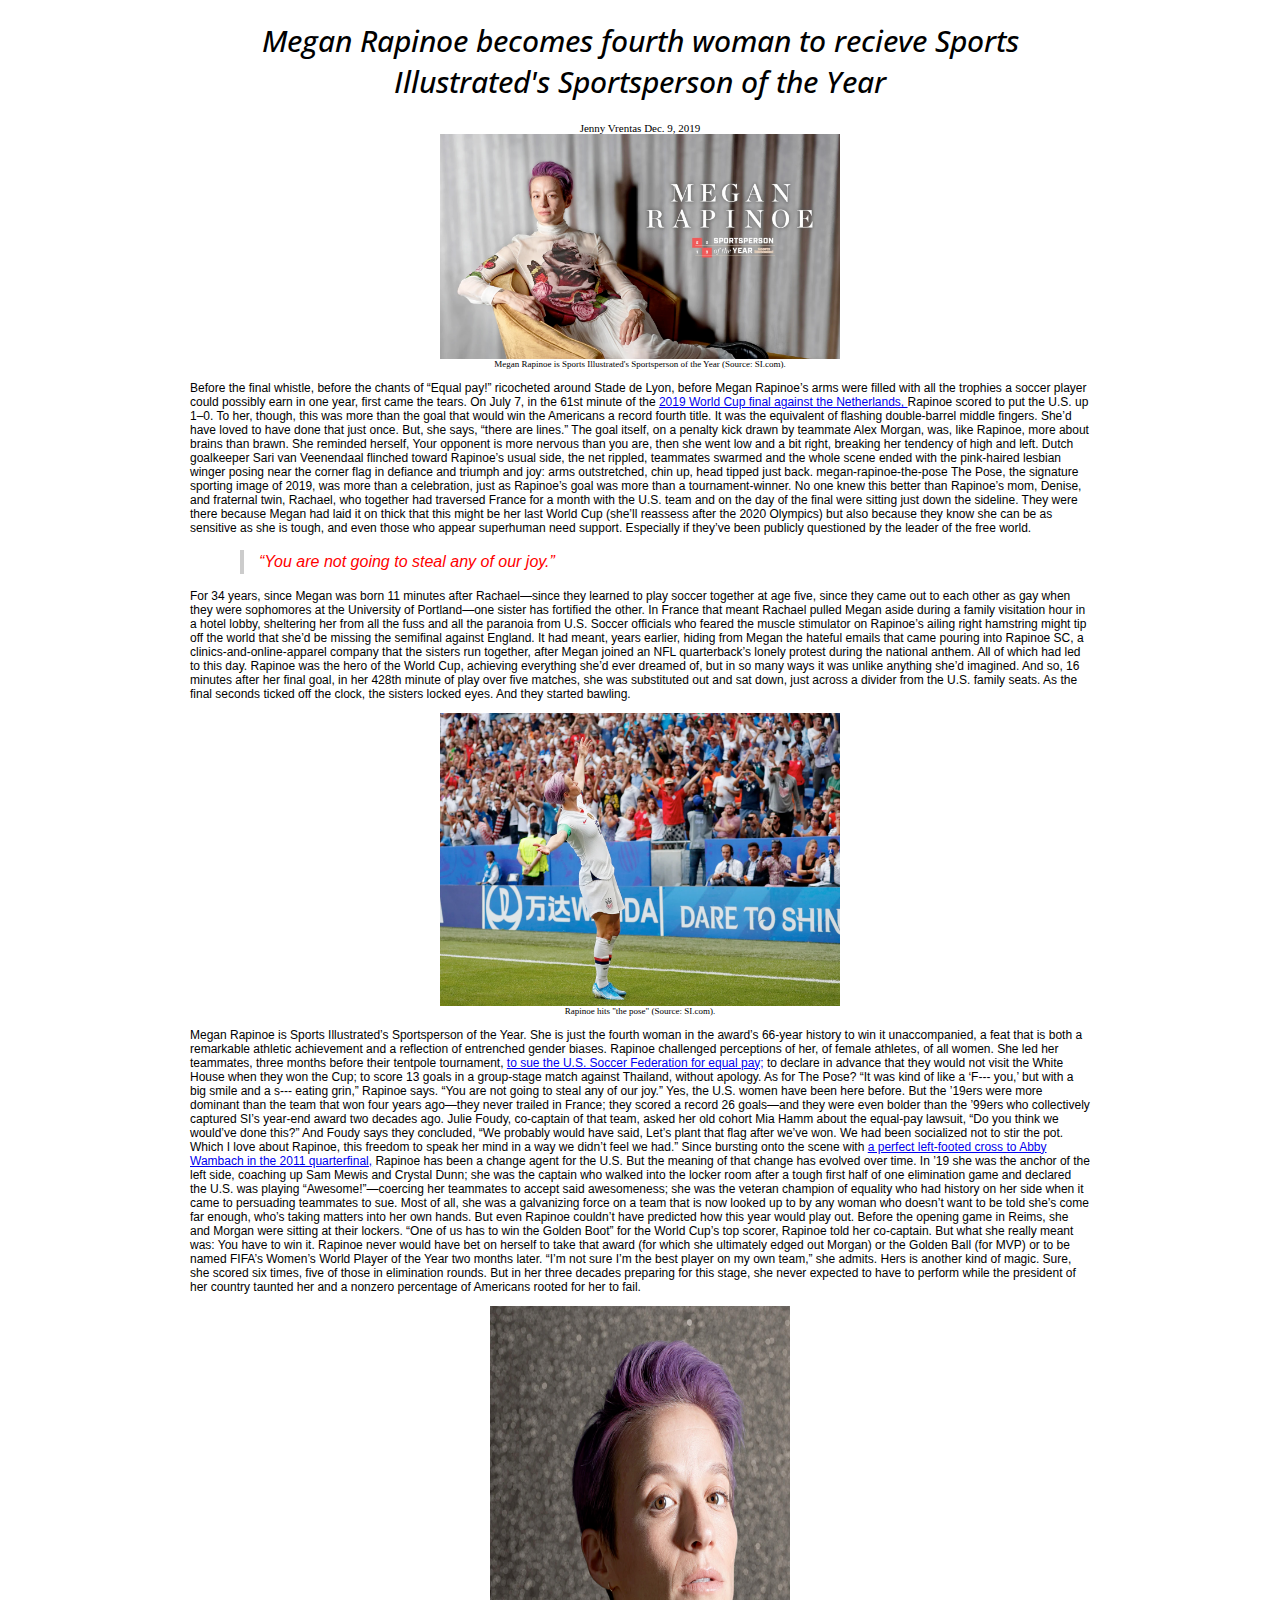
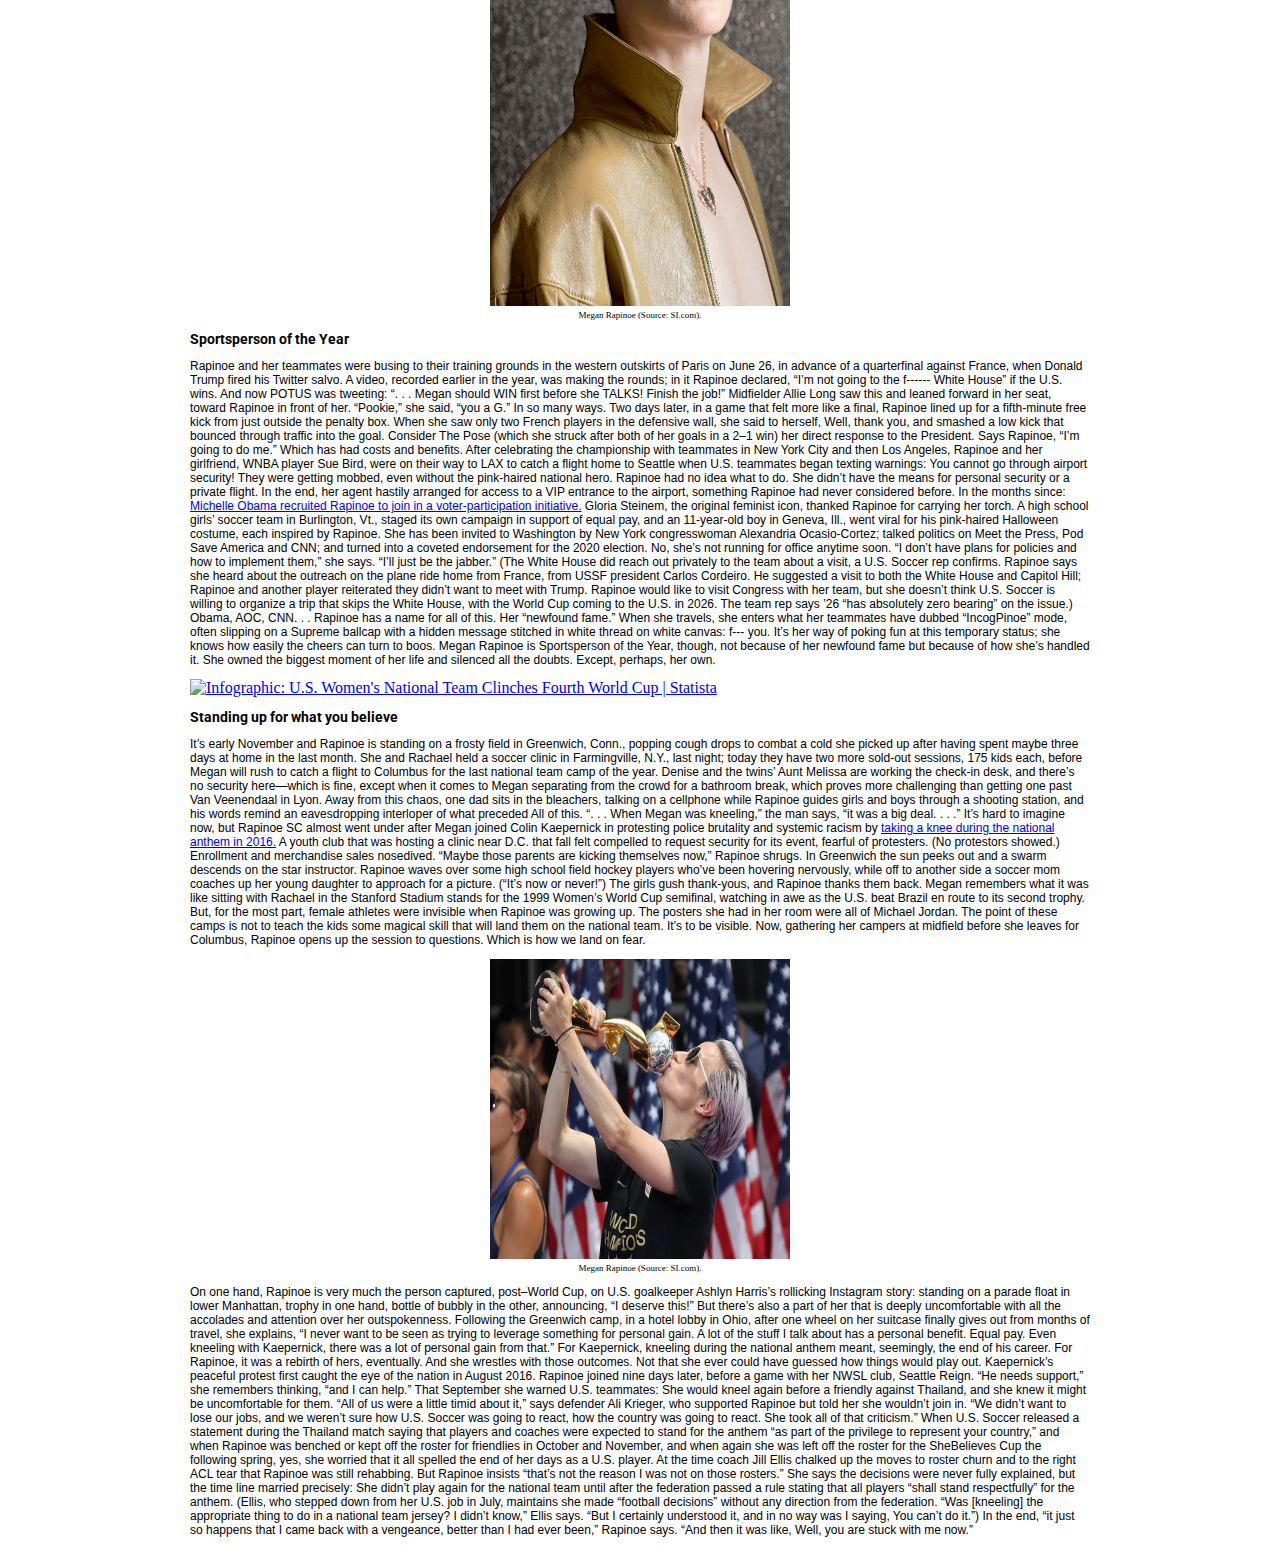
==== midterm/index.html @ 4bbca1f4 "image fixes" ====
<!DOCTYPE html>
<html lang="en">

<!-- Head -->
<head>

  <title>Midterm</title>

  <link rel="stylesheet" type="text/css" href="style.css">

  <link rel="preconnect" href="https://fonts.gstatic.com">
  <link href="https://fonts.googleapis.com/css2?family=Open+Sans:ital,wght@1,600&display=swap" rel="stylesheet">
  <link rel="preconnect" href="https://fonts.gstatic.com">
  <link href="https://fonts.googleapis.com/css2?family=Roboto&display=swap" rel="stylesheet">

</head>

<!-- Page Content -->
<body>

<div id="content">

<!-- Headline & Byline -->
  <h1>Megan Rapinoe becomes fourth woman to recieve Sports Illustrated's Sportsperson of the Year</h1>

  <div class="byline">
  Jenny Vrentas Dec. 9, 2019
  </div>


<!-- Image 1 -->
<img src="rapinoe1.jpg" class="top-photo">

<div class="caption-1">
  Megan Rapinoe is Sports Illustrated's Sportsperson of the Year (Source: SI.com).
</div>

<div>
<!-- Body Text -->
  <p> Before the final whistle, before the chants of “Equal pay!” ricocheted around Stade de Lyon, before Megan Rapinoe’s arms were filled with all the trophies a soccer player could possibly earn in one year, first came the tears.

  On July 7, in the 61st minute of the
  <a href="https://www.si.com/soccer/2019/07/07/usa-womens-world-cup-title-netherlands-rapinoe-lavelle-uswnt"><target_new="_blank"> 2019 World Cup final against the Netherlands, </a>
  Rapinoe scored to put the U.S. up 1–0. To her, though, this was more than the goal that would win the Americans a record fourth title. It was the equivalent of flashing double-barrel middle fingers. She’d have loved to have done that just once. But, she says, “there are lines.”

  The goal itself, on a penalty kick drawn by teammate Alex Morgan, was, like Rapinoe, more about brains than brawn. She reminded herself, Your opponent is more nervous than you are, then she went low and a bit right, breaking her tendency of high and left. Dutch goalkeeper Sari van Veenendaal flinched toward Rapinoe’s usual side, the net rippled, teammates swarmed and the whole scene ended with the pink-haired lesbian winger posing near the corner flag in defiance and triumph and joy: arms outstretched, chin up, head tipped just back.
  megan-rapinoe-the-pose

  The Pose, the signature sporting image of 2019, was more than a celebration, just as Rapinoe’s goal was more than a tournament-winner. No one knew this better than Rapinoe’s mom, Denise, and fraternal twin, Rachael, who together had traversed France for a month with the U.S. team and on the day of the final were sitting just down the sideline. They were there because Megan had laid it on thick that this might be her last World Cup (she’ll reassess after the 2020 Olympics) but also because they know she can be as sensitive as she is tough, and even those who appear superhuman need support. Especially if they’ve been publicly questioned by the leader of the free world.
  </p>

  <!-- Pullquote -->
  <blockquote>“You are not going to steal any of our joy.”</blockquote>

  <p>For 34 years, since Megan was born 11 minutes after Rachael—since they learned to play soccer together at age five, since they came out to each other as gay when they were sophomores at the University of Portland—one sister has fortified the other. In France that meant Rachael pulled Megan aside during a family visitation hour in a hotel lobby, sheltering her from all the fuss and all the paranoia from U.S. Soccer officials who feared the muscle stimulator on Rapinoe’s ailing right hamstring might tip off the world that she’d be missing the semifinal against England. It had meant, years earlier, hiding from Megan the hateful emails that came pouring into Rapinoe SC, a clinics-and-online-apparel company that the sisters run together, after Megan joined an NFL quarterback’s lonely protest during the national anthem.

  All of which had led to this day. Rapinoe was the hero of the World Cup, achieving everything she’d ever dreamed of, but in so many ways it was unlike anything she’d imagined. And so, 16 minutes after her final goal, in her 428th minute of play over five matches, she was substituted out and sat down, just across a divider from the U.S. family seats. As the final seconds ticked off the clock, the sisters locked eyes. And they started bawling.
  </p>

</div>
<!-- Image 2 -->
  <img src="rapinoe2.jpg" class="top-photo">

<div class="caption-2">
  Rapinoe hits "the pose" (Source: SI.com).
</div>

  <p> Megan Rapinoe is Sports Illustrated’s Sportsperson of the Year. She is just the fourth woman in the award’s 66-year history to win it unaccompanied, a feat that is both a remarkable athletic achievement and a reflection of entrenched gender biases. Rapinoe challenged perceptions of her, of female athletes, of all women. She led her teammates, three months before their tentpole tournament,

<!-- Hyperlink -->
  <a href =https://www.si.com/soccer/2019/07/10/uswnt-womens-world-cup-victory-parade-lawsuit-confetti> <target_new="_blank"> to sue the U.S. Soccer Federation for equal pay;</a>

  to declare in advance that they would not visit the White House when they won the Cup; to score 13 goals in a group-stage match against Thailand, without apology.

  As for The Pose? “It was kind of like a ‘F--- you,’ but with a big smile and a s--- eating grin,” Rapinoe says. “You are not going to steal any of our joy.”

  Yes, the U.S. women have been here before. But the ’19ers were more dominant than the team that won four years ago—they never trailed in France; they scored a record 26 goals—and they were even bolder than the ’99ers who collectively captured SI’s year-end award two decades ago. Julie Foudy, co-captain of that team, asked her old cohort Mia Hamm about the equal-pay lawsuit, “Do you think we would’ve done this?” And Foudy says they concluded, “We probably would have said, Let’s plant that flag after we’ve won. We had been socialized not to stir the pot. Which I love about Rapinoe, this freedom to speak her mind in a way we didn’t feel we had.”

  Since bursting onto the scene with

<!-- Hyperlink-->
  <a href="https://www.sbnation.com/2011/7/10/2268821/womens-world-cup-2011-usa-vs-brazil-uswnt-final-score-full-time-penalty-shootout-abby-wambach-goal"><target_new="_blank">a perfect left-footed cross to Abby Wambach in the 2011 quarterfinal,</a>

  Rapinoe has been a change agent for the U.S. But the meaning of that change has evolved over time. In ’19 she was the anchor of the left side, coaching up Sam Mewis and Crystal Dunn; she was the captain who walked into the locker room after a tough first half of one elimination game and declared the U.S. was playing “Awesome!”—coercing her teammates to accept said awesomeness; she was the veteran champion of equality who had history on her side when it came to persuading teammates to sue. Most of all, she was a galvanizing force on a team that is now looked up to by any woman who doesn’t want to be told she’s come far enough, who’s taking matters into her own hands. But even Rapinoe couldn’t have predicted how this year would play out.

  Before the opening game in Reims, she and Morgan were sitting at their lockers. “One of us has to win the Golden Boot” for the World Cup’s top scorer, Rapinoe told her co-captain. But what she really meant was: You have to win it. Rapinoe never would have bet on herself to take that award (for which she ultimately edged out Morgan) or the Golden Ball (for MVP) or to be named FIFA’s Women’s World Player of the Year two months later. “I’m not sure I’m the best player on my own team,” she admits.

  Hers is another kind of magic. Sure, she scored six times, five of those in elimination rounds. But in her three decades preparing for this stage, she never expected to have to perform while the president of her country taunted her and a nonzero percentage of Americans rooted for her to fail.
  </p>

<!-- Image 3 -->
<div class="photo-3">
  <img src="rapinoe3.jpg" height="600" width="300">
</div>
<div class="caption-3">
  Megan Rapinoe (Source: SI.com).
</div>

  <h2>Sportsperson of the Year</h2>

  <p> Rapinoe and her teammates were busing to their training grounds in the western outskirts of Paris on June 26, in advance of a quarterfinal against France, when Donald Trump fired his Twitter salvo. A video, recorded earlier in the year, was making the rounds; in it Rapinoe declared, “I’m not going to the f------ White House” if the U.S. wins. And now POTUS was tweeting: “. . . Megan should WIN first before she TALKS! Finish the job!” Midfielder Allie Long saw this and leaned forward in her seat, toward Rapinoe in front of her. “Pookie,” she said, “you a G.”

  In so many ways. Two days later, in a game that felt more like a final, Rapinoe lined up for a fifth-minute free kick from just outside the penalty box. When she saw only two French players in the defensive wall, she said to herself, Well, thank you, and smashed a low kick that bounced through traffic into the goal. Consider The Pose (which she struck after both of her goals in a 2–1 win) her direct response to the President. Says Rapinoe, “I’m going to do me.”

  Which has had costs and benefits. After celebrating the championship with teammates in New York City and then Los Angeles, Rapinoe and her girlfriend, WNBA player Sue Bird, were on their way to LAX to catch a flight home to Seattle when U.S. teammates began texting warnings: You cannot go through airport security! They were getting mobbed, even without the pink-haired national hero. Rapinoe had no idea what to do. She didn’t have the means for personal security or a private flight. In the end, her agent hastily arranged for access to a VIP entrance to the airport, something Rapinoe had never considered before.

  In the months since:

<!--Hyperlink-->
  <a href="https://apnews.com/article/7c966dbfbe5c426daa77fe3cf2de14f5"><target_new="_blank">Michelle Obama recruited Rapinoe to join in a voter-participation initiative.</a>

  Gloria Steinem, the original feminist icon, thanked Rapinoe for carrying her torch. A high school girls’ soccer team in Burlington, Vt., staged its own campaign in support of equal pay, and an 11-year-old boy in Geneva, Ill., went viral for his pink-haired Halloween costume, each inspired by Rapinoe. She has been invited to Washington by New York congresswoman Alexandria Ocasio-Cortez; talked politics on Meet the Press, Pod Save America and CNN; and turned into a coveted endorsement for the 2020 election. No, she’s not running for office anytime soon. “I don’t have plans for policies and how to implement them,” she says. “I’ll just be the jabber.” (The White House did reach out privately to the team about a visit, a U.S. Soccer rep confirms. Rapinoe says she heard about the outreach on the plane ride home from France, from USSF president Carlos Cordeiro. He suggested a visit to both the White House and Capitol Hill; Rapinoe and another player reiterated they didn’t want to meet with Trump. Rapinoe would like to visit Congress with her team, but she doesn’t think U.S. Soccer is willing to organize a trip that skips the White House, with the World Cup coming to the U.S. in 2026. The team rep says ’26 “has absolutely zero bearing” on the issue.)

  Obama, AOC, CNN. . . Rapinoe has a name for all of this. Her “newfound fame.” When she travels, she enters what her teammates have dubbed “IncogPinoe” mode, often slipping on a Supreme ballcap with a hidden message stitched in white thread on white canvas: f--- you. It’s her way of poking fun at this temporary status; she knows how easily the cheers can turn to boos.

  Megan Rapinoe is Sportsperson of the Year, though, not because of her newfound fame but because of how she’s handled it. She owned the biggest moment of her life and silenced all the doubts. Except, perhaps, her own.
  </p>

  <a href="https://www.statista.com/chart/18617/womens-world-cup-historical-results/"
  title="Infographic: U.S. Women's National Team Clinches Fourth World Cup |
  Statista"><img src="https://cdn.statcdn.com/Infographic/images/normal/18617.jpeg"
  alt="Infographic: U.S. Women's National Team Clinches Fourth World Cup | Statista"
  width="100%" height="auto" style="width: 100%; height: auto !important;
  max-width:960px;-ms-interpolation-mode: bicubic;"/></a>

  <h2>Standing up for what you believe</h2>

  <p> It’s early November and Rapinoe is standing on a frosty field in Greenwich, Conn., popping cough drops to combat a cold she picked up after having spent maybe three days at home in the last month. She and Rachael held a soccer clinic in Farming­ville, N.Y., last night; today they have two more sold-out sessions, 175 kids each, before Megan will rush to catch a flight to Columbus for the last national team camp of the year. Denise and the twins’ Aunt Melissa are working the check-in desk, and there’s no security here—which is fine, except when it comes to Megan separating from the crowd for a bathroom break, which proves more challenging than getting one past Van Veenendaal in Lyon.

  Away from this chaos, one dad sits in the bleachers, talking on a cellphone while Rapinoe guides girls and boys through a shooting station, and his words remind an eavesdropping interloper of what preceded All of this. “. . . When Megan was kneeling,” the man says, “it was a big deal. . . .”

  It’s hard to imagine now, but Rapinoe SC almost went under after Megan joined Colin Kaepernick in protesting police brutality and systemic racism by

  <a href="nytimes.com/2016/09/02/sports/football/colin-kaepernick-kneels-national-anthem-protest.html"><target_new="_blank">taking a knee during the national anthem in 2016.</a>

  A youth club that was hosting a clinic near D.C. that fall felt compelled to request security for its event, fearful of protesters. (No protestors showed.) Enrollment and merchandise sales nosedived. “Maybe those parents are kicking themselves now,” Rapinoe shrugs.

  In Greenwich the sun peeks out and a swarm descends on the star instructor. Rapinoe waves over some high school field hockey players who’ve been hovering nervously, while off to another side a soccer mom coaches up her young daughter to approach for a picture. (“It’s now or never!”) The girls gush thank-yous, and Rapinoe thanks them back.

  Megan remembers what it was like sitting with Rachael in the Stanford Stadium stands for the 1999 Women’s World Cup semifinal, watching in awe as the U.S. beat Brazil en route to its second trophy. But, for the most part, female athletes were invisible when Rapinoe was growing up. The posters she had in her room were all of Michael Jordan. The point of these camps is not to teach the kids some magical skill that will land them on the national team. It’s to be visible. Now, gathering her campers at midfield before she leaves for Columbus, Rapinoe opens up the session to questions. Which is how we land on fear.
  </p>

<div class="photo-4">
  <img src="rapinoe5.jpg" height="300" width="300">
</div>
<div class="caption-4">
  Megan Rapinoe (Source: SI.com).
</div>

  <p>On one hand, Rapinoe is very much the person captured, post–World Cup, on U.S. goalkeeper Ashlyn Harris’s rollicking Instagram story: standing on a parade float in lower Manhattan, trophy in one hand, bottle of bubbly in the other, announcing, “I deserve this!” But there’s also a part of her that is deeply uncomfortable with all the accolades and attention over her outspokenness. Following the Greenwich camp, in a hotel lobby in Ohio, after one wheel on her suitcase finally gives out from months of travel, she explains, “I never want to be seen as trying to leverage something for personal gain. A lot of the stuff I talk about has a personal benefit. Equal pay. Even kneeling with Kaepernick, there was a lot of personal gain from that.”

  For Kaepernick, kneeling during the national anthem meant, seemingly, the end of his career. For Rapinoe, it was a rebirth of hers, eventually. And she wrestles with those outcomes. Not that she ever could have guessed how things would play out.

  Kaepernick’s peaceful protest first caught the eye of the nation in August 2016. Rapinoe joined nine days later, before a game with her NWSL club, Seattle Reign. “He needs support,” she remembers thinking, “and I can help.” That September she warned U.S. teammates: She would kneel again before a friendly against Thailand, and she knew it might be uncomfortable for them. “All of us were a little timid about it,” says defender Ali Krieger, who supported Rapinoe but told her she wouldn’t join in. “We didn’t want to lose our jobs, and we weren’t sure how U.S. Soccer was going to react, how the country was going to react. She took all of that criticism.”

  When U.S. Soccer released a statement during the Thailand match saying that players and coaches were expected to stand for the anthem “as part of the privilege to represent your country,” and when Rapinoe was benched or kept off the roster for friendlies in October and November, and when again she was left off the roster for the ­SheBelieves Cup the following spring, yes, she worried that it all spelled the end of her days as a U.S. player. At the time coach Jill Ellis chalked up the moves to roster churn and to the right ACL tear that Rapinoe was still rehabbing. But Rapinoe insists “that’s not the reason I was not on those rosters.” She says the decisions were never fully explained, but the time line married precisely: She didn’t play again for the national team until after the federation passed a rule stating that all players “shall stand respectfully” for the anthem. (Ellis, who stepped down from her U.S. job in July, maintains she made “football decisions” without any direction from the federation. “Was [kneeling] the appropriate thing to do in a national team jersey? I didn’t know,” Ellis says. “But I certainly understood it, and in no way was I saying, You can’t do it.”)

  In the end, “it just so happens that I came back with a vengeance, better than I had ever been,” Rapinoe says. “And then it was like, Well, you are stuck with me now.”
  </p>


</div>
</body>
</html>
---- midterm/style.css ----
#content {
  margin: 0 auto;
  width: 900px;
}

h1 {
  font-size: 30px;
  font-weight: 500;
  font-style: italic;
  text-align: center;
  font-family: 'Open Sans', sans-serif;
}

h2 {
  font-size: 14px;
  font-family: 'Roboto', sans-serif;
}

p {
  font-family: 'Helvetica','Arial', sans-serif;
  font-size: 12px;
}

.top-photo {
  display: block;
  margin-left: auto;
  margin-right: auto;
  width: 400px;
  height= 220px;
}

.caption-1 {
font-size: 9px;
text-align: center;
}

.byline {
  font-size: 11px;
  text-align: center;
}

blockquote {
font: 16px/24px normal helvetica, sans-serif;
font-style: italic;
margin-top: 15px;
margin-bottom: 15px;
color: red;
margin-left: 50px;
padding-left: 15px;
border-left: 4px solid #ccc;
}

.photo-2 {
  display: block;
  margin-left: auto;
  margin-right: auto;
  height= 50px;
  width= 70px;
}

.caption-2 {
font-size: 9px;
text-align: center;
}

.photo-3 {
  text-align: center;
}

.caption-3 {
  font-size: 9px;
  text-align: center;
}

.photo-4 {
  text-align: center;
}

.caption-4 {
font-size: 9px;
text-align: center;
}
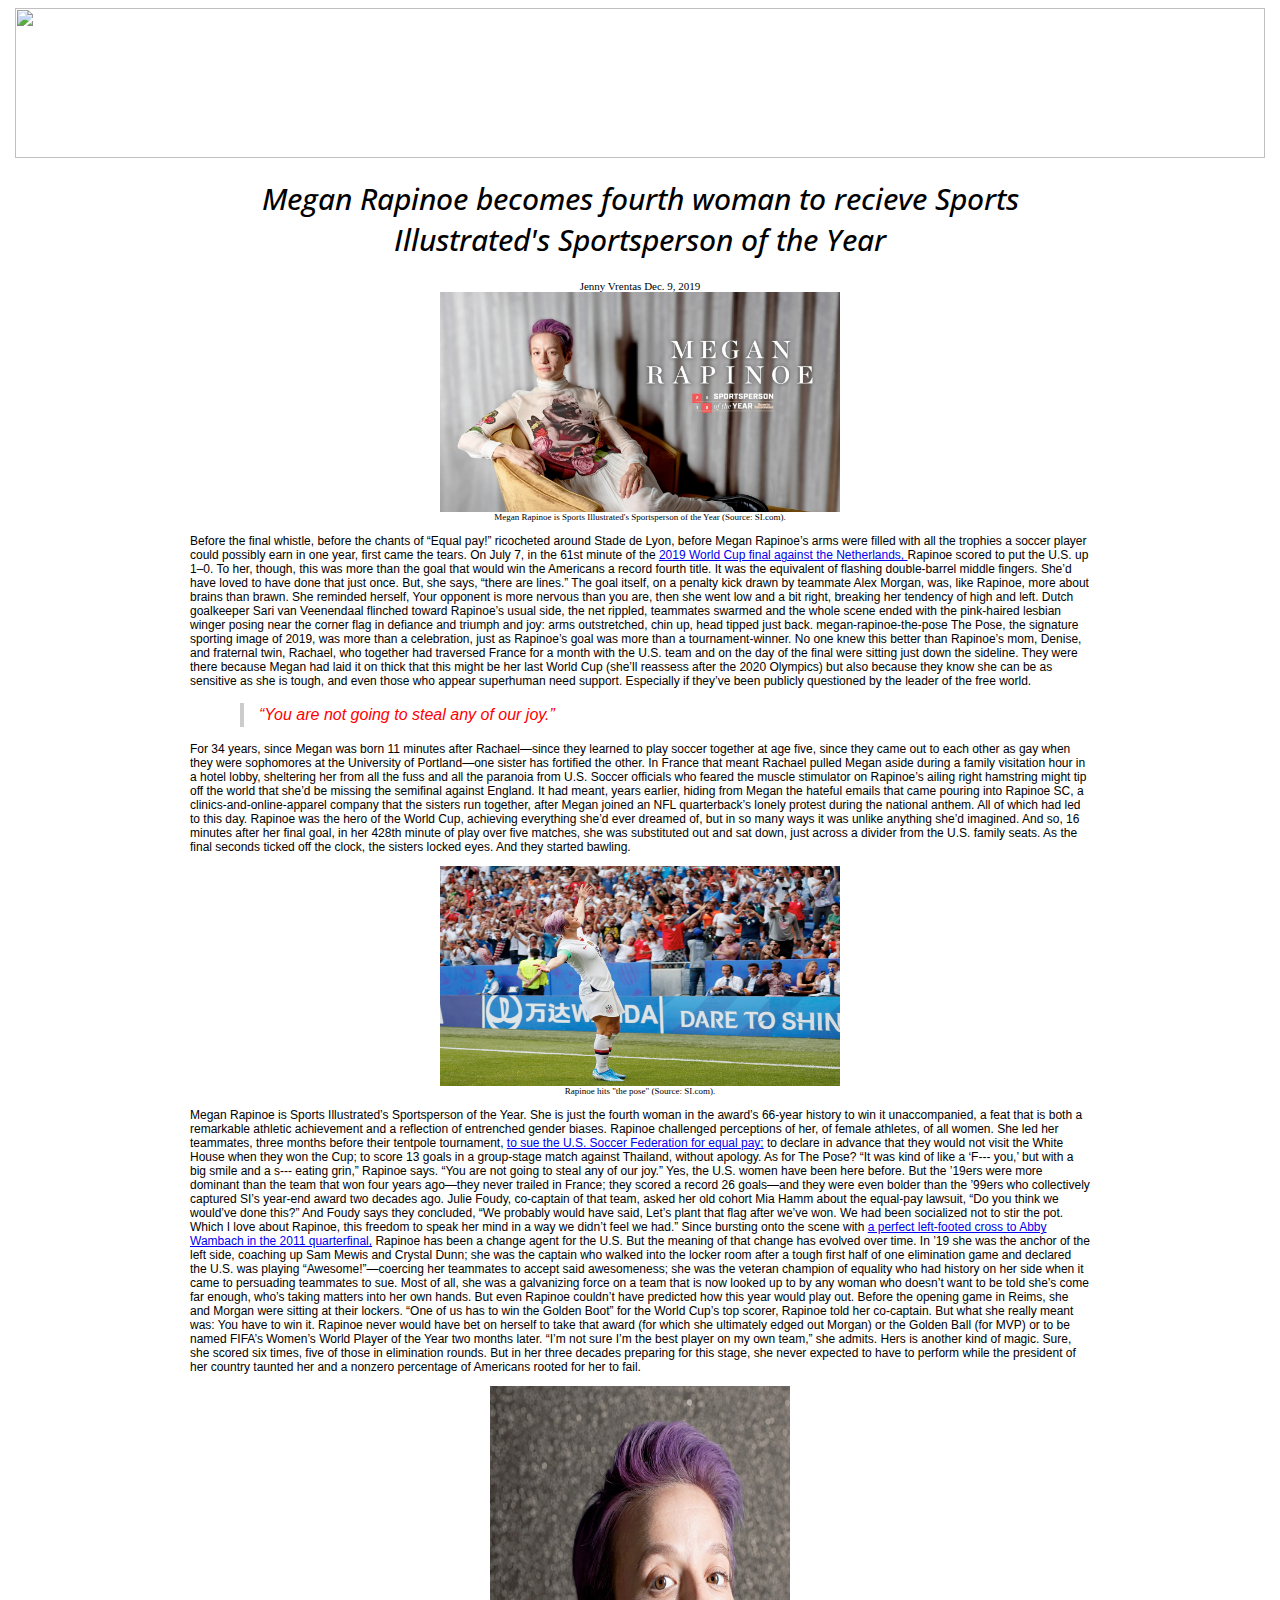
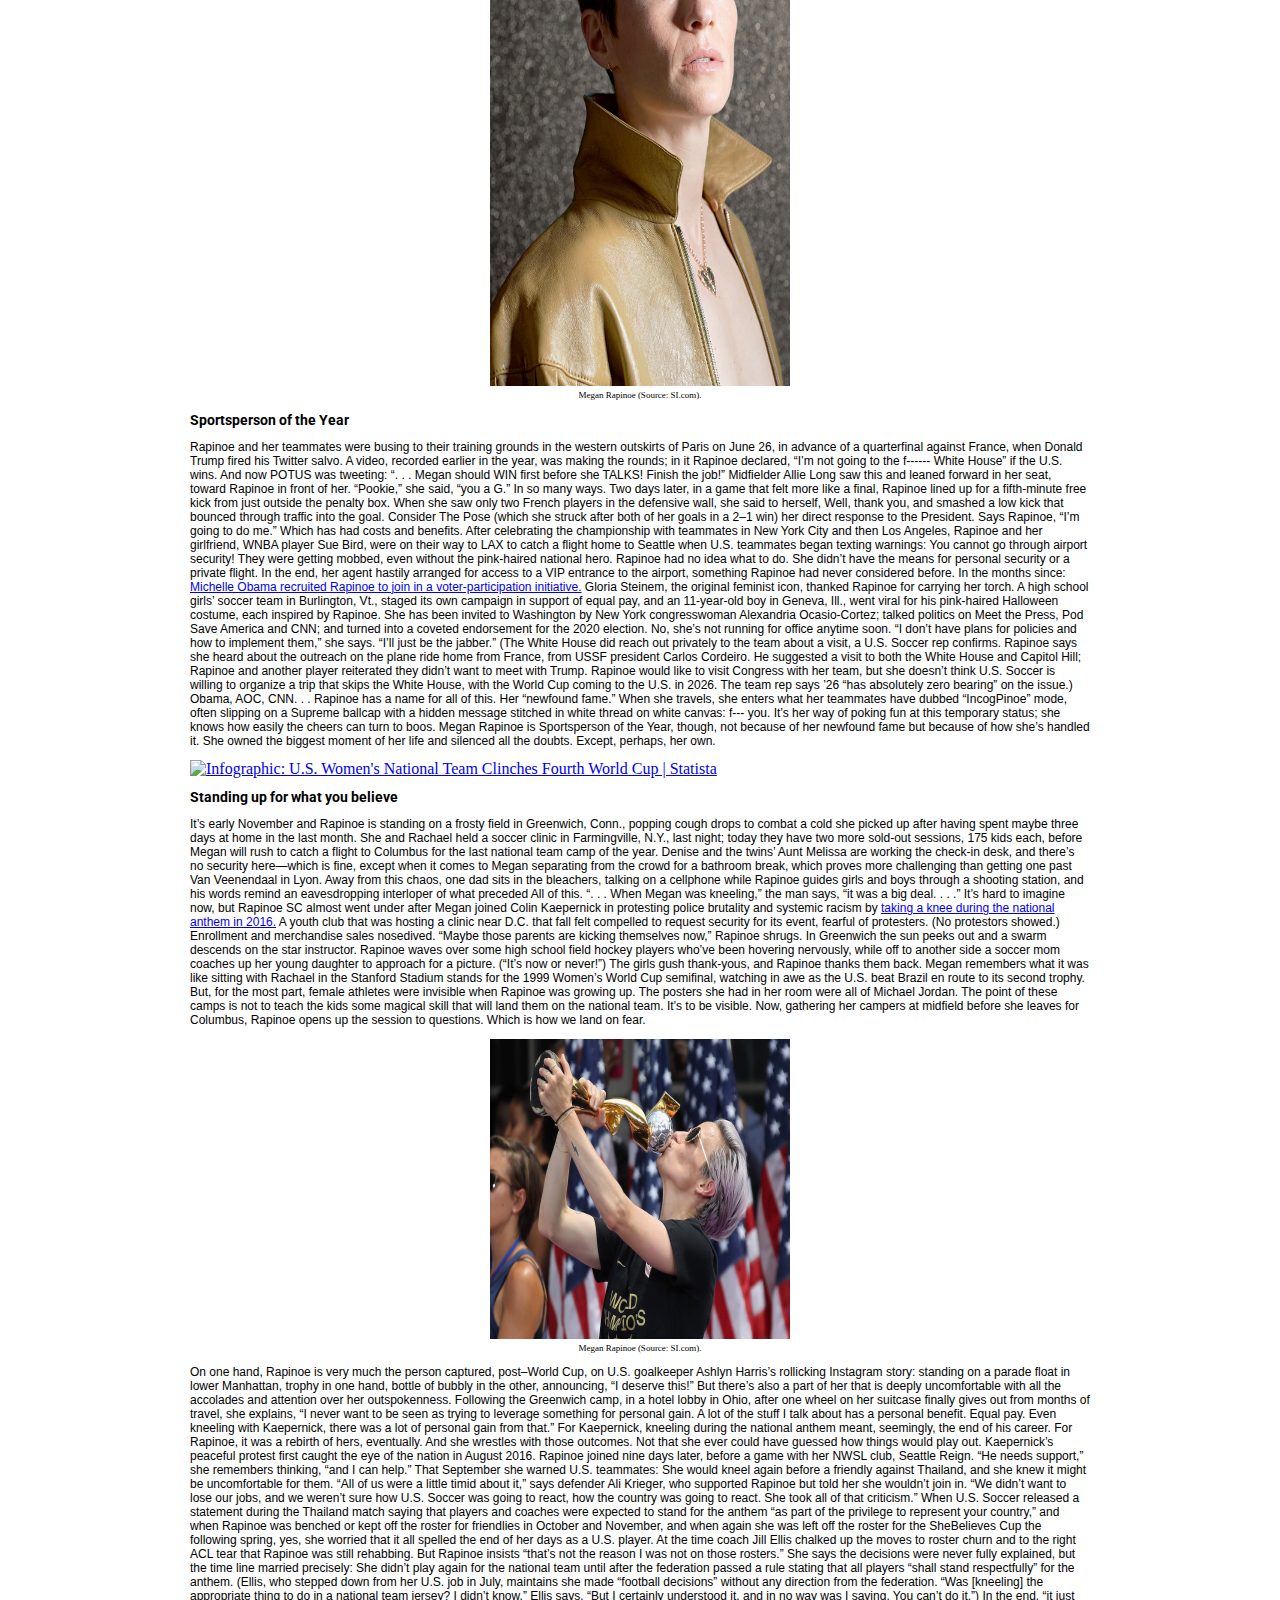
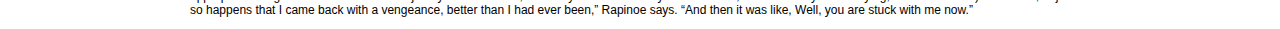
==== commit 191ee468: "banner" ====
--- a/midterm/index.html
+++ b/midterm/index.html
@@ -13,6 +13,7 @@
   <link rel="preconnect" href="https://fonts.gstatic.com">
   <link href="https://fonts.googleapis.com/css2?family=Roboto&display=swap" rel="stylesheet">
 
+<img src="banner.jpg" class="banner">
 </head>
 
 <!-- Page Content -->
--- a/midterm/style.css
+++ b/midterm/style.css
@@ -3,6 +3,14 @@
   width: 900px;
 }
 
+.banner {
+  display: block;
+  margin-left: auto;
+  margin-right: auto;
+  text-align: center;
+  width: 1250px;
+  height: 150px;
+}
 h1 {
   font-size: 30px;
   font-weight: 500;
@@ -25,8 +33,9 @@
   display: block;
   margin-left: auto;
   margin-right: auto;
+  text-align: center;
   width: 400px;
-  height= 220px;
+  height: 220px;
 }
 
 .caption-1 {
@@ -54,6 +63,7 @@
   display: block;
   margin-left: auto;
   margin-right: auto;
+  text-align: center;
   height= 50px;
   width= 70px;
 }
